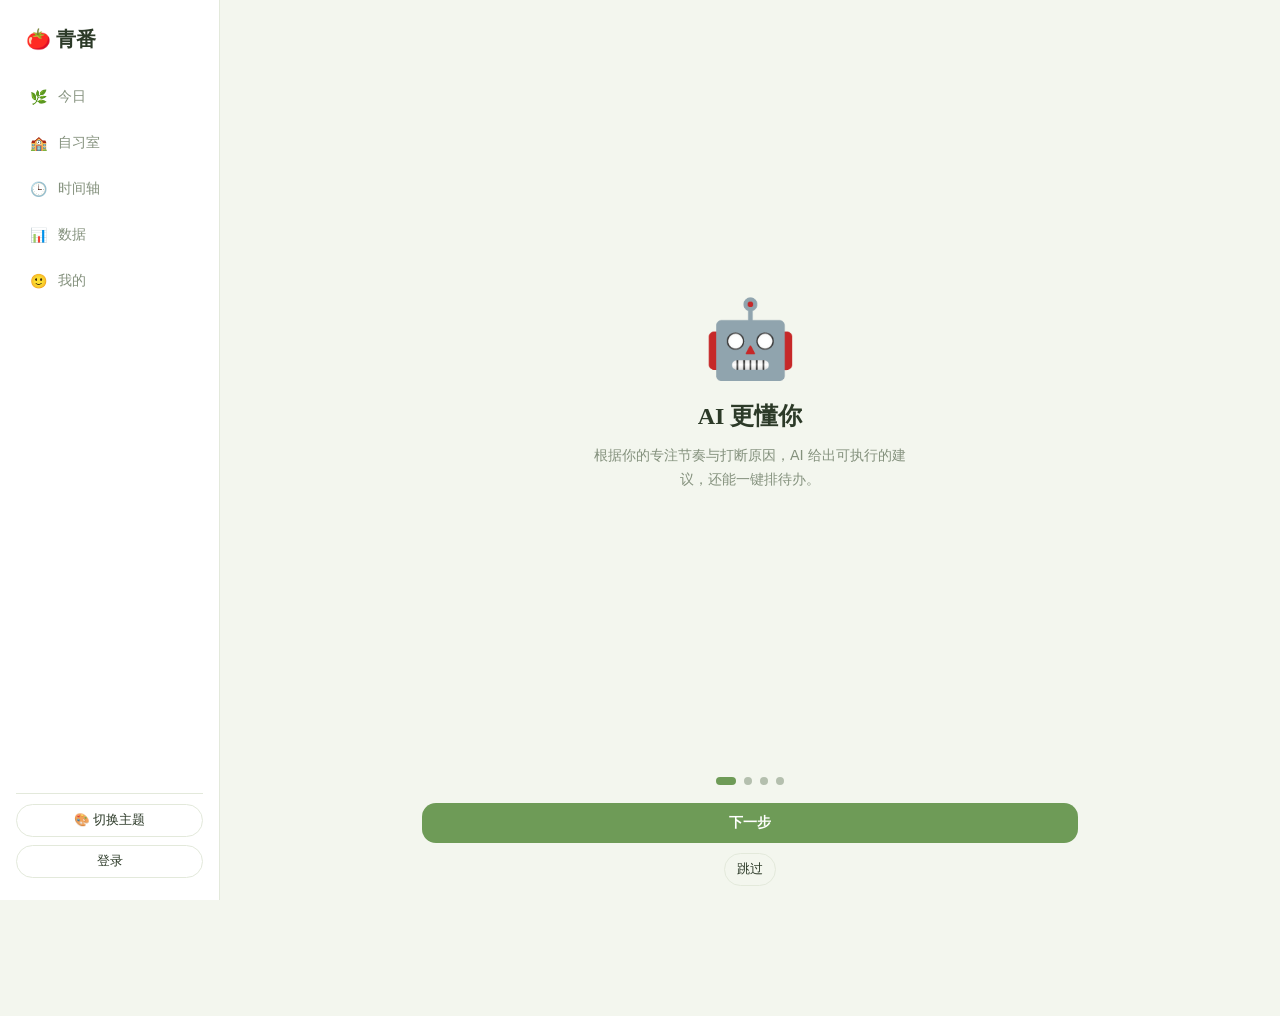
==== app.html @ eedfc83b "feat: 移植鸿蒙端功能到 Web（引导/今日待办/专注/时间轴/数据/我的/AI/自习室）+ 4 主题" ====
<!DOCTYPE html>
<html lang="zh-CN" data-theme="green">
<head>
  <meta charset="UTF-8" />
  <meta name="viewport" content="width=device-width, initial-scale=1, viewport-fit=cover" />
  <title>青番 · AI 番茄钟</title>
  <link rel="stylesheet" href="app.css" />
</head>
<body>
  <div class="app">
    <aside class="sidenav">
      <div class="sidenav__brand">🍅 青番</div>
      <div class="sidenav__item" data-route="today"><span class="ic">🌿</span>今日</div>
      <div class="sidenav__item" data-route="studyroom"><span class="ic">🏫</span>自习室</div>
      <div class="sidenav__item" data-route="timeline"><span class="ic">🕒</span>时间轴</div>
      <div class="sidenav__item" data-route="data"><span class="ic">📊</span>数据</div>
      <div class="sidenav__item" data-route="me"><span class="ic">🙂</span>我的</div>
      <div class="sidenav__spacer"></div>
      <div class="sidenav__foot">
        <button class="btn btn--ghost btn--sm" id="themeBtn" type="button">🎨 切换主题</button>
        <button class="btn btn--ghost btn--sm" id="userChip" type="button">登录</button>
      </div>
    </aside>

    <main class="main">
      <div class="main__inner" id="view"></div>
    </main>
  </div>

  <nav class="tabbar">
    <div class="tabbar__item" data-route="today"><span class="ic">🌿</span>今日</div>
    <div class="tabbar__item" data-route="studyroom"><span class="ic">🏫</span>自习室</div>
    <div class="tabbar__item" data-route="timeline"><span class="ic">🕒</span>时间轴</div>
    <div class="tabbar__item" data-route="data"><span class="ic">📊</span>数据</div>
    <div class="tabbar__item" data-route="me"><span class="ic">🙂</span>我的</div>
  </nav>

  <div id="modalRoot"></div>

  <script src="config.js"></script>
  <script src="auth.js"></script>
  <script src="api.js"></script>
  <script src="store.js"></script>
  <script src="app.js"></script>
</body>
</html>
---- app.css ----
/* 青番 Web · 应用外壳 + 4 套主题令牌（对齐 ThemeDef） */

:root,
[data-theme="green"] {
  --bg: #f3f6ee; --surface: #ffffff; --surface2: #eaf1e2;
  --ink: #2c3a28; --ink2: #84917d; --ink3: #b4bfae;
  --leaf: #6e9b57; --leaf-deep: #4c7a3e; --leaf-soft: #dce8cf;
  --tomato: #e07a5f; --tomato-soft: #f6e1d6;
  --line: #e3e9db; --gold: #d9a441; --gold-soft: #f4e8ce;
  --stage-bg: #edf2e8; --brand1: #f7faf2; --brand2: #eaf1e2; --bar: rgba(255,255,255,.96);
}
[data-theme="dark"] {
  --bg: #171c17; --surface: #212822; --surface2: #2b342b;
  --ink: #e6ede3; --ink2: #97a392; --ink3: #677262;
  --leaf: #8cb56f; --leaf-deep: #a9cc8f; --leaf-soft: #33412f;
  --tomato: #ed8e72; --tomato-soft: #4a332b;
  --line: #333d32; --gold: #e2b65f; --gold-soft: #463a24;
  --stage-bg: #0f130e; --brand1: #1a211a; --brand2: #121712; --bar: rgba(33,40,34,.96);
}
[data-theme="dawn"] {
  --bg: #fbf3e9; --surface: #fffdf9; --surface2: #f3e7d7;
  --ink: #4a3a2b; --ink2: #9a8a76; --ink3: #c4b5a2;
  --leaf: #c08a4e; --leaf-deep: #a8743c; --leaf-soft: #efdfc6;
  --tomato: #d96b4e; --tomato-soft: #f6e1d6;
  --line: #ede0ce; --gold: #d9a441; --gold-soft: #f4e8ce;
  --stage-bg: #efe6d8; --brand1: #fcf6ec; --brand2: #f1e6d4; --bar: rgba(255,253,249,.96);
}
[data-theme="ocean"] {
  --bg: #eef3f6; --surface: #ffffff; --surface2: #e2ecf2;
  --ink: #26343f; --ink2: #7c8e9a; --ink3: #aebfc8;
  --leaf: #5c8ba6; --leaf-deep: #42718c; --leaf-soft: #d8e6ee;
  --tomato: #e07a5f; --tomato-soft: #f6e1d6;
  --line: #dee8ee; --gold: #d9a441; --gold-soft: #f4e8ce;
  --stage-bg: #e4ecf1; --brand1: #f3f8fa; --brand2: #e4eef3; --bar: rgba(255,255,255,.96);
}

* { box-sizing: border-box; }
[hidden] { display: none !important; }

html, body {
  margin: 0;
  background: var(--bg);
  color: var(--ink);
  font-family: system-ui, -apple-system, "Segoe UI", "PingFang SC", "Microsoft YaHei", sans-serif;
  -webkit-font-smoothing: antialiased;
}
button, input, textarea, select { font-family: inherit; color: inherit; }
a { color: inherit; text-decoration: none; }
h1, h2, h3, .display { font-family: Georgia, "Times New Roman", "Songti SC", "SimSun", serif; }

/* ===== 布局外壳 ===== */
.app { display: flex; min-height: 100vh; }

.sidenav {
  flex: none;
  width: 220px;
  padding: 22px 16px;
  background: var(--surface);
  border-right: 1px solid var(--line);
  position: sticky; top: 0; height: 100vh;
  display: flex; flex-direction: column; gap: 6px;
}
.sidenav__brand { font-family: Georgia, serif; font-size: 20px; font-weight: 700; color: var(--ink); padding: 4px 10px 18px; }
.sidenav__item {
  display: flex; align-items: center; gap: 10px;
  padding: 11px 12px; border-radius: 12px;
  font-size: 14px; color: var(--ink2); cursor: pointer;
}
.sidenav__item:hover { background: var(--surface2); color: var(--ink); }
.sidenav__item.is-on { background: var(--leaf-soft); color: var(--leaf-deep); font-weight: 600; }
.sidenav__item .ic { width: 20px; text-align: center; }
.sidenav__spacer { flex: 1; }
.sidenav__foot { display: flex; flex-direction: column; gap: 8px; padding-top: 10px; border-top: 1px solid var(--line); }

.main { flex: 1; min-width: 0; }
.main__inner { max-width: 760px; margin: 0 auto; padding: 26px 22px 90px; }

.tabbar { display: none; }

@media (max-width: 900px) {
  .sidenav { display: none; }
  .main__inner { padding: 16px 16px 90px; }
  .tabbar {
    display: flex;
    position: fixed; left: 0; right: 0; bottom: 0; z-index: 50;
    background: var(--bar); backdrop-filter: blur(10px);
    border-top: 1px solid var(--line);
    padding: 6px 4px calc(6px + env(safe-area-inset-bottom));
  }
  .tabbar__item {
    flex: 1; display: flex; flex-direction: column; align-items: center; gap: 2px;
    font-size: 10.5px; color: var(--ink3); padding: 6px 0; cursor: pointer;
  }
  .tabbar__item .ic { font-size: 18px; }
  .tabbar__item.is-on { color: var(--leaf-deep); font-weight: 600; }
}

/* ===== 通用组件 ===== */
.card { background: var(--surface); border: 1px solid var(--line); border-radius: 18px; padding: 16px; }
.card + .card { margin-top: 14px; }
.section-title { font-family: Georgia, serif; font-size: 16px; font-weight: 700; color: var(--ink); margin: 22px 2px 12px; }
.muted { color: var(--ink2); }
.muted3 { color: var(--ink3); }
.row { display: flex; align-items: center; gap: 10px; }
.between { display: flex; align-items: center; justify-content: space-between; gap: 10px; }
.grow { flex: 1; min-width: 0; }
.center { text-align: center; }

.btn { border: none; border-radius: 14px; padding: 11px 18px; font-size: 14px; cursor: pointer; background: var(--surface2); color: var(--ink); }
.btn:hover { filter: brightness(.97); }
.btn--primary { background: var(--leaf); color: #fff; font-weight: 600; }
.btn--primary:hover { background: var(--leaf-deep); }
.btn--ghost { background: transparent; border: 1px solid var(--line); }
.btn--danger { background: var(--tomato); color: #fff; }
.btn--sm { padding: 7px 12px; font-size: 12.5px; border-radius: 999px; }
.btn:disabled { opacity: .6; cursor: default; }

.pill { border-radius: 999px; padding: 5px 12px; font-size: 12px; background: var(--leaf-soft); color: var(--leaf-deep); border: none; cursor: pointer; }
.pill.is-on { background: var(--leaf); color: #fff; }
.tag { border-radius: 999px; padding: 2px 9px; font-size: 10.5px; font-weight: 500; background: var(--surface2); color: var(--ink2); }
.tag--gold { background: var(--gold-soft); color: var(--gold); }
.tag--tomato { background: var(--tomato-soft); color: var(--tomato); }
.tag--leaf { background: var(--leaf-soft); color: var(--leaf-deep); }

.input, .textarea, .select {
  width: 100%; background: var(--surface2); border: 1px solid transparent;
  border-radius: 12px; padding: 11px 13px; font-size: 14px; outline: none;
}
.input:focus, .textarea:focus, .select:focus { border-color: var(--leaf); background: var(--surface); }
.textarea { resize: vertical; min-height: 84px; }

.progress { height: 8px; border-radius: 999px; background: var(--surface2); overflow: hidden; }
.progress__bar { height: 100%; background: var(--leaf); border-radius: 999px; transition: width .3s ease; }

.ic-round { width: 38px; height: 38px; border-radius: 50%; display: flex; align-items: center; justify-content: center; background: var(--leaf-soft); color: var(--leaf-deep); font-weight: 700; }

.divider { height: 1px; background: var(--line); margin: 12px 0; }
.empty-hint { text-align: center; color: var(--ink3); font-size: 13px; padding: 30px 16px; }

/* ===== 今日 ===== */
.greet__date { font-size: 12px; color: var(--ink2); letter-spacing: .5px; }
.greet__hi { font-family: Georgia, serif; font-size: 24px; font-weight: 700; margin-top: 4px; }
.overview { display: flex; }
.overview__cell { flex: 1; text-align: center; padding: 4px 0; }
.overview__cell + .overview__cell { border-left: 1px solid var(--line); }
.overview__num { font-family: Georgia, serif; font-size: 22px; font-weight: 700; color: var(--ink); }
.overview__lbl { font-size: 11px; color: var(--ink3); margin-top: 2px; }

.aicard { background: linear-gradient(135deg, var(--leaf-deep), var(--leaf)); color: #fff; border: none; }
.aicard .btn { background: rgba(255,255,255,.9); color: var(--leaf-deep); }

.task { display: flex; align-items: center; gap: 12px; padding: 13px 14px; background: var(--surface); border: 1px solid var(--line); border-radius: 16px; }
.task + .task { margin-top: 10px; }
.task.is-done { opacity: .55; }
.task.is-done .task__title { text-decoration: line-through; }
.task__check { flex: none; width: 24px; height: 24px; border-radius: 50%; border: 2px solid var(--leaf); background: transparent; cursor: pointer; display: flex; align-items: center; justify-content: center; color: #fff; }
.task.is-done .task__check { background: var(--leaf); }
.task__title { font-size: 14.5px; font-weight: 600; color: var(--ink); }
.task__meta { font-size: 11.5px; color: var(--ink3); margin-top: 3px; }
.task--drag { outline: 2px dashed var(--leaf); }

/* ===== 专注 ===== */
.focus-stage { border-radius: 22px; padding: 26px 20px; color: #fff; text-align: center; background: linear-gradient(160deg, #3e7bb5, #86bce4); }
.focus-ring { position: relative; width: 210px; height: 210px; margin: 8px auto 0; }
.focus-ring svg { transform: rotate(-90deg); }
.focus-ring__time { position: absolute; inset: 0; display: flex; flex-direction: column; align-items: center; justify-content: center; }
.focus-ring__time b { font-family: Georgia, serif; font-size: 42px; }
.focus-ring__time span { font-size: 12px; opacity: .85; }

/* ===== 我的 ===== */
.forest { display: grid; grid-template-columns: repeat(auto-fill, minmax(34px, 1fr)); gap: 6px; }
.forest span { font-size: 22px; text-align: center; filter: grayscale(1) opacity(.35); }
.forest span.on { filter: none; }
.badges { display: grid; grid-template-columns: repeat(auto-fill, minmax(96px, 1fr)); gap: 10px; }
.badge { text-align: center; padding: 12px 6px; border-radius: 14px; background: var(--surface); border: 1px solid var(--line); }
.badge.off { opacity: .5; }
.badge__icon { font-size: 26px; }

/* ===== 时间轴 / 数据 ===== */
.timeline__item { display: flex; gap: 12px; padding: 12px 0; border-bottom: 1px solid var(--line); }
.chart-legend { display: flex; flex-wrap: wrap; gap: 10px; font-size: 12px; color: var(--ink2); }
.chart-legend i { display: inline-block; width: 10px; height: 10px; border-radius: 3px; margin-right: 5px; }

/* ===== 留言 ===== */
.msg { display: flex; gap: 10px; }
.msg__avatar { flex: none; width: 34px; height: 34px; border-radius: 50%; background: var(--leaf-soft); color: var(--leaf-deep); display: flex; align-items: center; justify-content: center; font-weight: 600; font-size: 13px; }
.msg__text { font-size: 14px; line-height: 1.55; word-break: break-word; white-space: pre-wrap; }
.msg__meta { font-size: 11px; color: var(--ink3); }

/* ===== 弹窗 / Toast ===== */
.modal { position: fixed; inset: 0; z-index: 100; display: flex; align-items: center; justify-content: center; }
.modal__mask { position: absolute; inset: 0; background: rgba(30, 40, 26, .42); }
.modal__panel { position: relative; width: 320px; max-width: 90vw; max-height: 86vh; overflow: auto; background: var(--surface); border-radius: 20px; padding: 20px; box-shadow: 0 18px 50px rgba(30, 40, 26, .25); }
.modal__title { font-family: Georgia, serif; font-size: 17px; font-weight: 700; }
.modal__actions { display: flex; gap: 10px; margin-top: 18px; }
.modal__actions .btn { flex: 1; }

.toast { position: fixed; left: 50%; bottom: 90px; transform: translate(-50%, 8px); background: rgba(44,58,40,.9); color: #fff; font-size: 13px; padding: 9px 18px; border-radius: 999px; opacity: 0; transition: opacity .2s, transform .2s; pointer-events: none; z-index: 999; }
.toast.is-show { opacity: 1; transform: translate(-50%, 0); }

/* ===== 引导 ===== */
.onboard { min-height: 100vh; display: flex; flex-direction: column; }
.onboard__slide { flex: 1; display: flex; flex-direction: column; align-items: center; justify-content: center; text-align: center; padding: 40px 30px; }
.onboard__emoji { font-size: 76px; }
.onboard__title { font-family: Georgia, serif; font-size: 24px; font-weight: 700; margin-top: 16px; }
.onboard__desc { color: var(--ink2); font-size: 14px; line-height: 1.7; margin-top: 12px; max-width: 340px; }
.onboard__dots { display: flex; gap: 8px; justify-content: center; padding: 18px; }
.onboard__dots i { width: 8px; height: 8px; border-radius: 50%; background: var(--ink3); cursor: pointer; }
.onboard__dots i.on { background: var(--leaf); width: 20px; border-radius: 999px; }
.onboard__foot { padding: 0 30px 40px; }
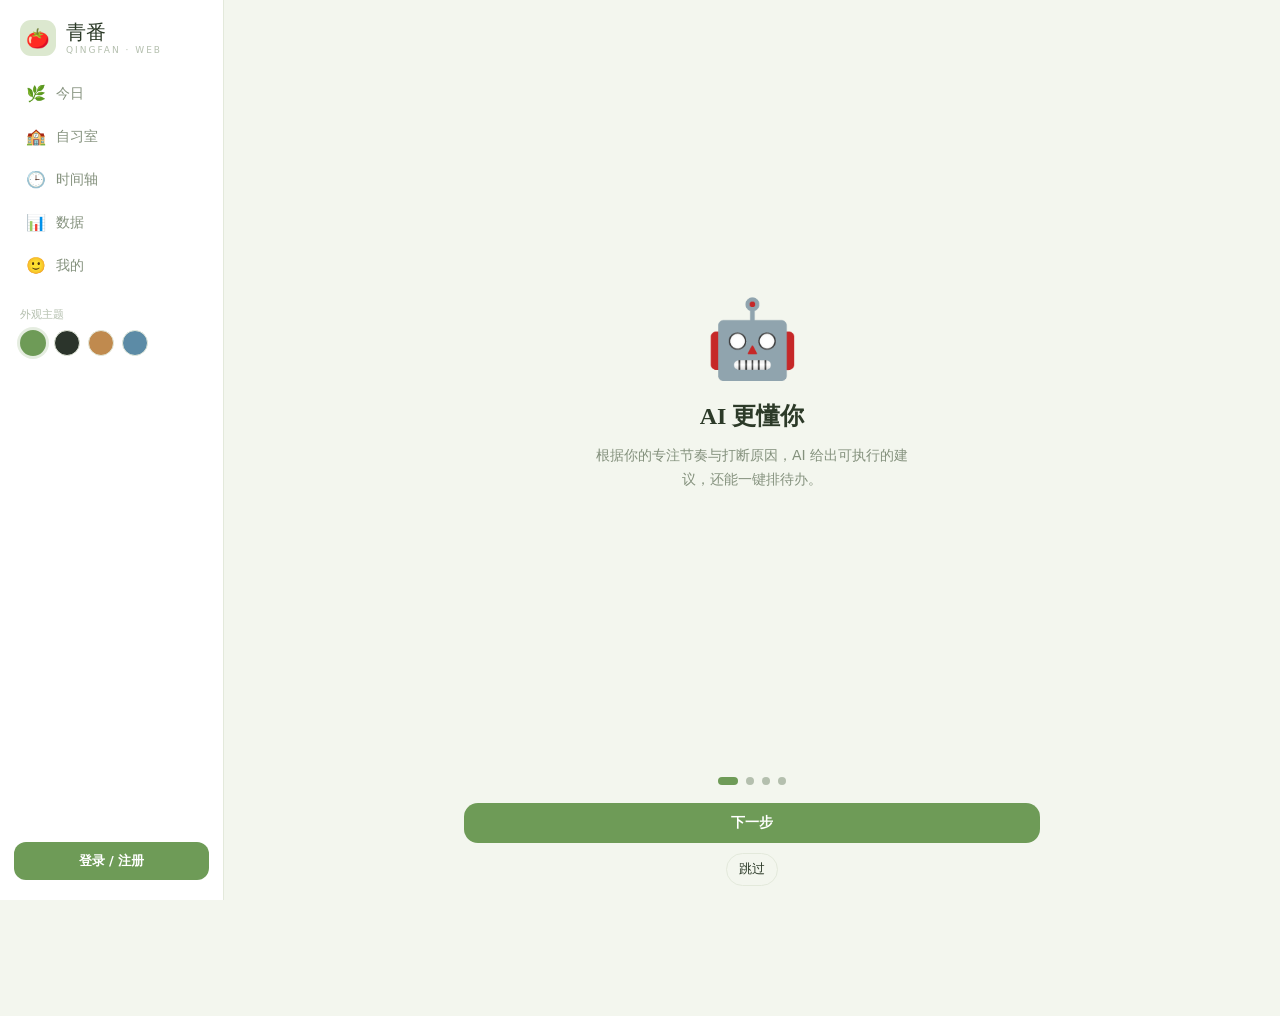
==== commit 45c0b8a4: "style(web): 左侧导航按原型优化（品牌/主题圆点/整宽登录按钮），内容最大宽 680" ====
--- a/app.html
+++ b/app.html
@@ -9,17 +9,31 @@
 <body>
   <div class="app">
     <aside class="sidenav">
-      <div class="sidenav__brand">🍅 青番</div>
-      <div class="sidenav__item" data-route="today"><span class="ic">🌿</span>今日</div>
-      <div class="sidenav__item" data-route="studyroom"><span class="ic">🏫</span>自习室</div>
-      <div class="sidenav__item" data-route="timeline"><span class="ic">🕒</span>时间轴</div>
-      <div class="sidenav__item" data-route="data"><span class="ic">📊</span>数据</div>
-      <div class="sidenav__item" data-route="me"><span class="ic">🙂</span>我的</div>
+      <div class="sidenav__brand">
+        <span class="sidenav__mark">🍅</span>
+        <div>
+          <div class="sidenav__name">青番</div>
+          <div class="sidenav__en">QINGFAN · WEB</div>
+        </div>
+      </div>
+      <nav class="sidenav__nav">
+        <div class="sidenav__item" data-route="today"><span class="ic">🌿</span>今日</div>
+        <div class="sidenav__item" data-route="studyroom"><span class="ic">🏫</span>自习室</div>
+        <div class="sidenav__item" data-route="timeline"><span class="ic">🕒</span>时间轴</div>
+        <div class="sidenav__item" data-route="data"><span class="ic">📊</span>数据</div>
+        <div class="sidenav__item" data-route="me"><span class="ic">🙂</span>我的</div>
+      </nav>
+      <div class="sidenav__theme">
+        <div class="sidenav__theme-label">外观主题</div>
+        <div class="sidenav__dots" id="themeDots">
+          <span data-th="green" title="青番绿"></span>
+          <span data-th="dark" title="深夜墨"></span>
+          <span data-th="dawn" title="晨光暖"></span>
+          <span data-th="ocean" title="静谧蓝"></span>
+        </div>
+      </div>
       <div class="sidenav__spacer"></div>
-      <div class="sidenav__foot">
-        <button class="btn btn--ghost btn--sm" id="themeBtn" type="button">🎨 切换主题</button>
-        <button class="btn btn--ghost btn--sm" id="userChip" type="button">登录</button>
-      </div>
+      <button class="sidenav__login" id="userChip" type="button">登录 / 注册</button>
     </aside>
 
     <main class="main">
--- a/app.css
+++ b/app.css
@@ -53,27 +53,53 @@
 
 .sidenav {
   flex: none;
-  width: 220px;
-  padding: 22px 16px;
+  width: 224px;
+  padding: 20px 14px;
   background: var(--surface);
   border-right: 1px solid var(--line);
   position: sticky; top: 0; height: 100vh;
-  display: flex; flex-direction: column; gap: 6px;
-}
-.sidenav__brand { font-family: Georgia, serif; font-size: 20px; font-weight: 700; color: var(--ink); padding: 4px 10px 18px; }
+  display: flex; flex-direction: column;
+}
+.sidenav__brand { display: flex; align-items: center; gap: 10px; padding: 0 6px 18px; }
+.sidenav__mark {
+  width: 36px; height: 36px; flex: none; border-radius: 11px;
+  background: var(--leaf-soft);
+  display: flex; align-items: center; justify-content: center; font-size: 19px;
+}
+.sidenav__name { font-family: Georgia, "Songti SC", "SimSun", serif; font-size: 20px; color: var(--ink); line-height: 1.1; }
+.sidenav__en { font-size: 9px; letter-spacing: 2px; color: var(--ink3); margin-top: 2px; }
+.sidenav__nav { display: flex; flex-direction: column; gap: 4px; }
 .sidenav__item {
   display: flex; align-items: center; gap: 10px;
-  padding: 11px 12px; border-radius: 12px;
-  font-size: 14px; color: var(--ink2); cursor: pointer;
+  padding: 10px 12px; border-radius: 12px;
+  font-size: 13.5px; color: var(--ink2); cursor: pointer;
+  transition: background .15s ease, color .15s ease;
 }
 .sidenav__item:hover { background: var(--surface2); color: var(--ink); }
 .sidenav__item.is-on { background: var(--leaf-soft); color: var(--leaf-deep); font-weight: 600; }
-.sidenav__item .ic { width: 20px; text-align: center; }
+.sidenav__item .ic { width: 20px; text-align: center; font-size: 16px; }
+
+.sidenav__theme { margin-top: 22px; padding: 0 6px; }
+.sidenav__theme-label { font-size: 11px; color: var(--ink3); margin-bottom: 8px; }
+.sidenav__dots { display: flex; gap: 8px; }
+.sidenav__dots span { width: 26px; height: 26px; border-radius: 50%; cursor: pointer; border: 1px solid var(--line); }
+.sidenav__dots span:nth-child(1) { background: #6e9b57; }
+.sidenav__dots span:nth-child(2) { background: #2b342b; }
+.sidenav__dots span:nth-child(3) { background: #c08a4e; }
+.sidenav__dots span:nth-child(4) { background: #5c8ba6; }
+.sidenav__dots span.is-on { border: 2px solid var(--leaf); box-shadow: 0 0 0 3px rgba(110, 155, 87, 0.18); }
+
 .sidenav__spacer { flex: 1; }
-.sidenav__foot { display: flex; flex-direction: column; gap: 8px; padding-top: 10px; border-top: 1px solid var(--line); }
+.sidenav__login {
+  width: 100%; padding: 10px 12px; border-radius: 12px; border: none;
+  background: var(--leaf); color: #fff; font-size: 13px; font-weight: 600; cursor: pointer;
+  transition: background .15s ease;
+}
+.sidenav__login.is-in { background: var(--surface2); color: var(--ink2); font-weight: 500; }
+.sidenav__login:hover { filter: brightness(.97); }
 
 .main { flex: 1; min-width: 0; }
-.main__inner { max-width: 760px; margin: 0 auto; padding: 26px 22px 90px; }
+.main__inner { max-width: 680px; margin: 0 auto; padding: 26px 22px 90px; }
 
 .tabbar { display: none; }
 
